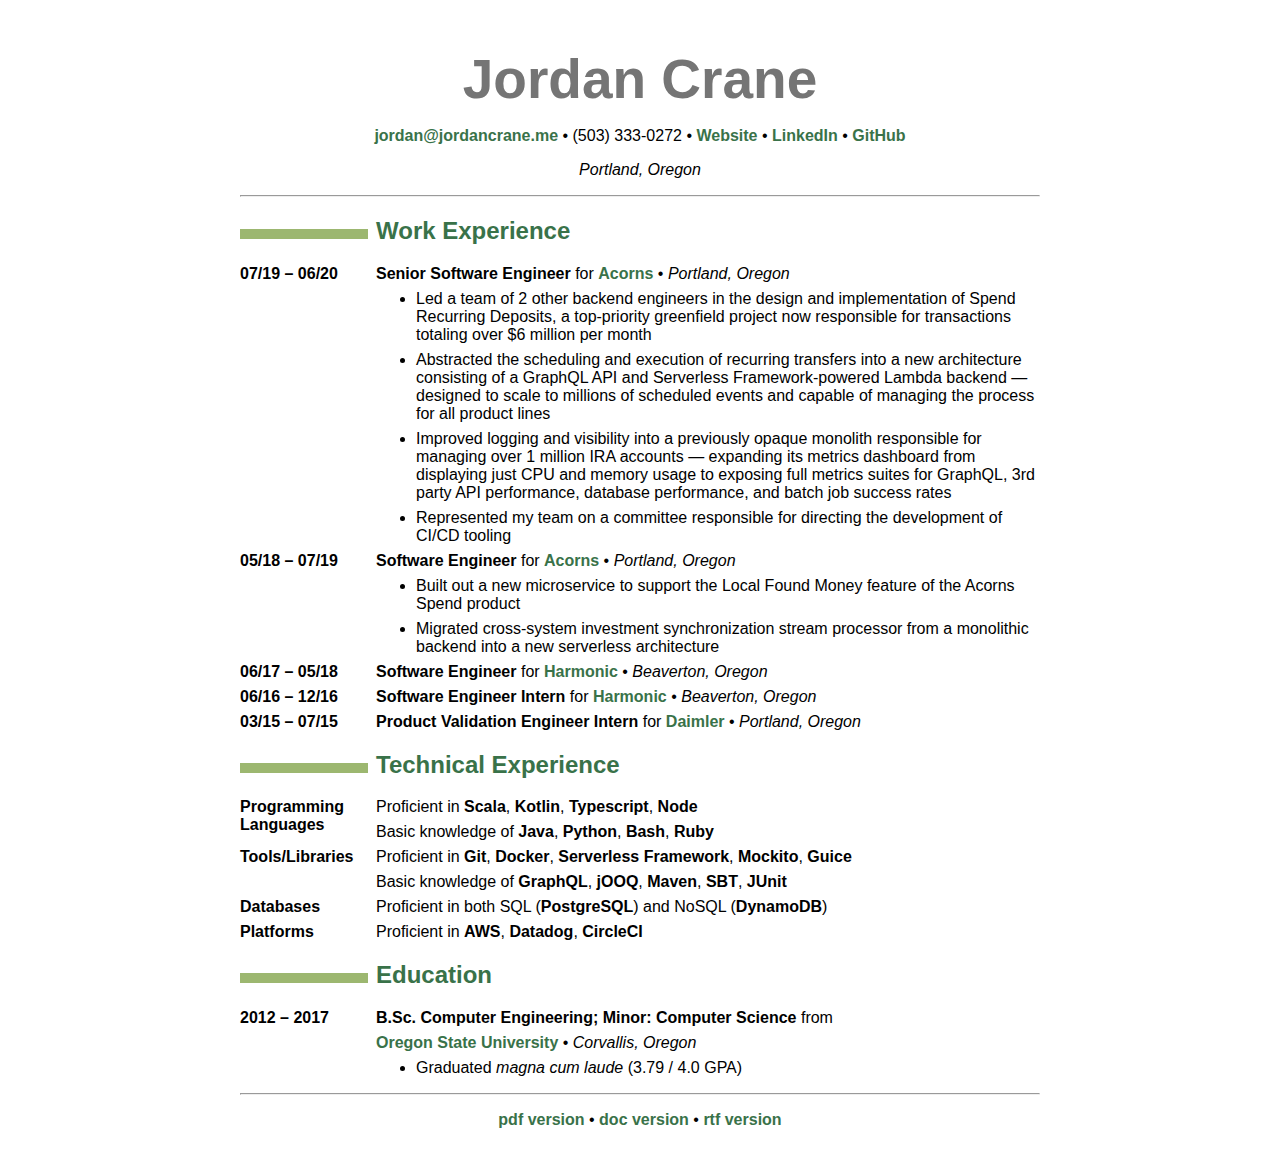
==== public/index.html @ 75beae0a "Add jOOQ to tools" ====
<!DOCTYPE html>
<html xmlns="http://www.w3.org/1999/xhtml" lang="" xml:lang="">
<head>
  <meta charset="utf-8" />
  <meta name="generator" content="pandoc" />
  <meta name="viewport" content="width=device-width, initial-scale=1.0, user-scalable=yes" />
  <title>resume</title>
  <style type="text/css">
      code{white-space: pre-wrap;}
      span.smallcaps{font-variant: small-caps;}
      span.underline{text-decoration: underline;}
      div.column{display: inline-block; vertical-align: top; width: 50%;}
  </style>
  <!--[if lt IE 9]>
    <script src="//cdnjs.cloudflare.com/ajax/libs/html5shiv/3.7.3/html5shiv-printshiv.min.js"></script>
  <![endif]-->
  <style type="text/css">
  /*
   * Copyright 2013 Christophe-Marie Duquesne <chmd@chmd.fr>
   *
   * CSS for making a resume with pandoc. Inspired by moderncv.
   *
   * This CSS document is delivered to you under the CC BY-SA 3.0 License.
   * https://creativecommons.org/licenses/by-sa/3.0/deed.en_US
   */
  
  /* Whole document */
  body {
      font-family: "Helvetica Neue", Helvetica, Arial, sans-serif;
      max-width: 800px;
      margin: auto;
      background: #FFFFFF;
      padding: 10px 10px 10px 10px;
  }
  
  /* Title of the resume */
  h1 {
      font-size: 55px;
      color: #757575;
      text-align:center;
      margin-bottom:15px;
  }
  /* h1:hover { */
  /*     background-color: #757575; */
  /*     color: #FFFFFF; */
  /*     text-shadow: 1px 1px 1px #333; */
  /* } */
  
  /* Titles of categories */
  h2 {
      /* This is called "sectioncolor" in the ConTeXt stylesheet. */
      color: #397249;
  }
  /* There is a bar just before each category */
  h2:before {
      content: "";
      display: inline-block;
      margin-right:1%;
      width: 16%;
      height: 10px;
      /* This is called "rulecolor" in the ConTeXt stylesheet. */
      background-color: #9CB770;
  }
  /* h2:hover { */
  /*     background-color: #397249; */
  /*     color: #FFFFFF; */
  /*     text-shadow: 1px 1px 1px #333; */
  /* } */
  
  /* Definitions */
  dt {
      float: left;
      clear: left;
      width: 17%;
      font-weight: bold;
  }
  dd {
      margin-left: 17%;
      margin-bottom:7px;
  }
  p {
      margin-top:0;
      margin-bottom:7px;
  }
  
  /* Blockquotes */
  blockquote {
      text-align: center
  }
  
  /* Links */
  a {
      text-decoration: none;
      color: #397249;
      font-weight: bold;
  }
  a:hover, a:active {
      text-decoration: underline;
  }
  
  /* Horizontal separators */
  hr {
      color: #A6A6A6;
  }
  
  table {
      width: 100%;
  }
  </style>
</head>
<body>
<h1 id="jordan-crane">Jordan Crane</h1>
<blockquote>
<p><a href="mailto:jordan@jordancrane.me">jordan@jordancrane.me</a> • (503) 333-0272 • <a href="https://www.jordancrane.me" target="_blank">Website</a> • <a href="https://www.linkedin.com/in/jordancrane/" target="_blank">LinkedIn</a> • <a href="https://github.com/jordancrane" target="_blank">GitHub</a></p>
</blockquote>
<blockquote>
<p><em>Portland, Oregon</em></p>
</blockquote>
<hr />
<h2 id="work-experience">Work Experience</h2>
<dl>
<dt>07/19 – 06/20</dt>
<dd><p><strong>Senior Software Engineer</strong> for <a href="https://www.acorns.com/" target="_blank">Acorns</a> • <em>Portland, Oregon</em></p>
<ul>
<li><p>Led a team of 2 other backend engineers in the design and implementation of Spend Recurring Deposits, a top-priority greenfield project now responsible for transactions totaling over $6 million per month</p></li>
<li><p>Abstracted the scheduling and execution of recurring transfers into a new architecture consisting of a GraphQL API and Serverless Framework-powered Lambda backend — designed to scale to millions of scheduled events and capable of managing the process for all product lines</p></li>
<li><p>Improved logging and visibility into a previously opaque monolith responsible for managing over 1 million IRA accounts — expanding its metrics dashboard from displaying just CPU and memory usage to exposing full metrics suites for GraphQL, 3rd party API performance, database performance, and batch job success rates</p></li>
<li><p>Represented my team on a committee responsible for directing the development of CI/CD tooling</p></li>
</ul>
</dd>
<dt>05/18 – 07/19</dt>
<dd><p><strong>Software Engineer</strong> for <a href="https://www.acorns.com/" target="_blank">Acorns</a> • <em>Portland, Oregon</em></p>
<ul>
<li><p>Built out a new microservice to support the Local Found Money feature of the Acorns Spend product</p></li>
<li><p>Migrated cross-system investment synchronization stream processor from a monolithic backend into a new serverless architecture</p></li>
</ul>
</dd>
<dt>06/17 – 05/18</dt>
<dd><strong>Software Engineer</strong> for <a href="https://www.harmonicinc.com/" target="_blank">Harmonic</a> • <em>Beaverton, Oregon</em>
</dd>
<dt>06/16 – 12/16</dt>
<dd><strong>Software Engineer Intern</strong> for <a href="https://www.harmonicinc.com/" target="_blank">Harmonic</a> • <em>Beaverton, Oregon</em>
</dd>
<dt>03/15 – 07/15</dt>
<dd><strong>Product Validation Engineer Intern</strong> for <a href="https://daimler-trucksnorthamerica.com" target="_blank">Daimler</a> • <em>Portland, Oregon</em>
</dd>
</dl>
<h2 id="technical-experience">Technical Experience</h2>
<dl>
<dt>Programming Languages</dt>
<dd>Proficient in <strong>Scala</strong>, <strong>Kotlin</strong>, <strong>Typescript</strong>, <strong>Node</strong>
</dd>
<dd><p>Basic knowledge of <strong>Java</strong>, <strong>Python</strong>, <strong>Bash</strong>, <strong>Ruby</strong></p>
</dd>
<dt>Tools/Libraries</dt>
<dd>Proficient in <strong>Git</strong>, <strong>Docker</strong>, <strong>Serverless Framework</strong>, <strong>Mockito</strong>, <strong>Guice</strong>
</dd>
<dd><p>Basic knowledge of <strong>GraphQL</strong>, <strong>jOOQ</strong>, <strong>Maven</strong>, <strong>SBT</strong>, <strong>JUnit</strong></p>
</dd>
<dt>Databases</dt>
<dd>Proficient in both SQL (<strong>PostgreSQL</strong>) and NoSQL (<strong>DynamoDB</strong>)
</dd>
<dt>Platforms</dt>
<dd>Proficient in <strong>AWS</strong>, <strong>Datadog</strong>, <strong>CircleCI</strong>
</dd>
</dl>
<h2 id="education">Education</h2>
<dl>
<dt>2012 – 2017</dt>
<dd><strong>B.Sc. Computer Engineering; Minor: Computer Science</strong> from
</dd>
<dd><p><a href="https://oregonstate.edu" target="_blank">Oregon State University</a> • <em>Corvallis, Oregon</em></p>
<ul>
<li>Graduated <em>magna cum laude</em> (3.79 / 4.0 GPA)</li>
</ul>
</dd>
</dl>
<hr />
<blockquote>
<p><a href="https://resume.jordancrane.me/resume.pdf" target="_blank">pdf version</a> • <a href="https://resume.jordancrane.me/resume.docx" target="_blank">doc version</a> • <a href="https://resume.jordancrane.me/resume.rtf" target="_blank">rtf version</a></p>
</blockquote>
</body>
</html>
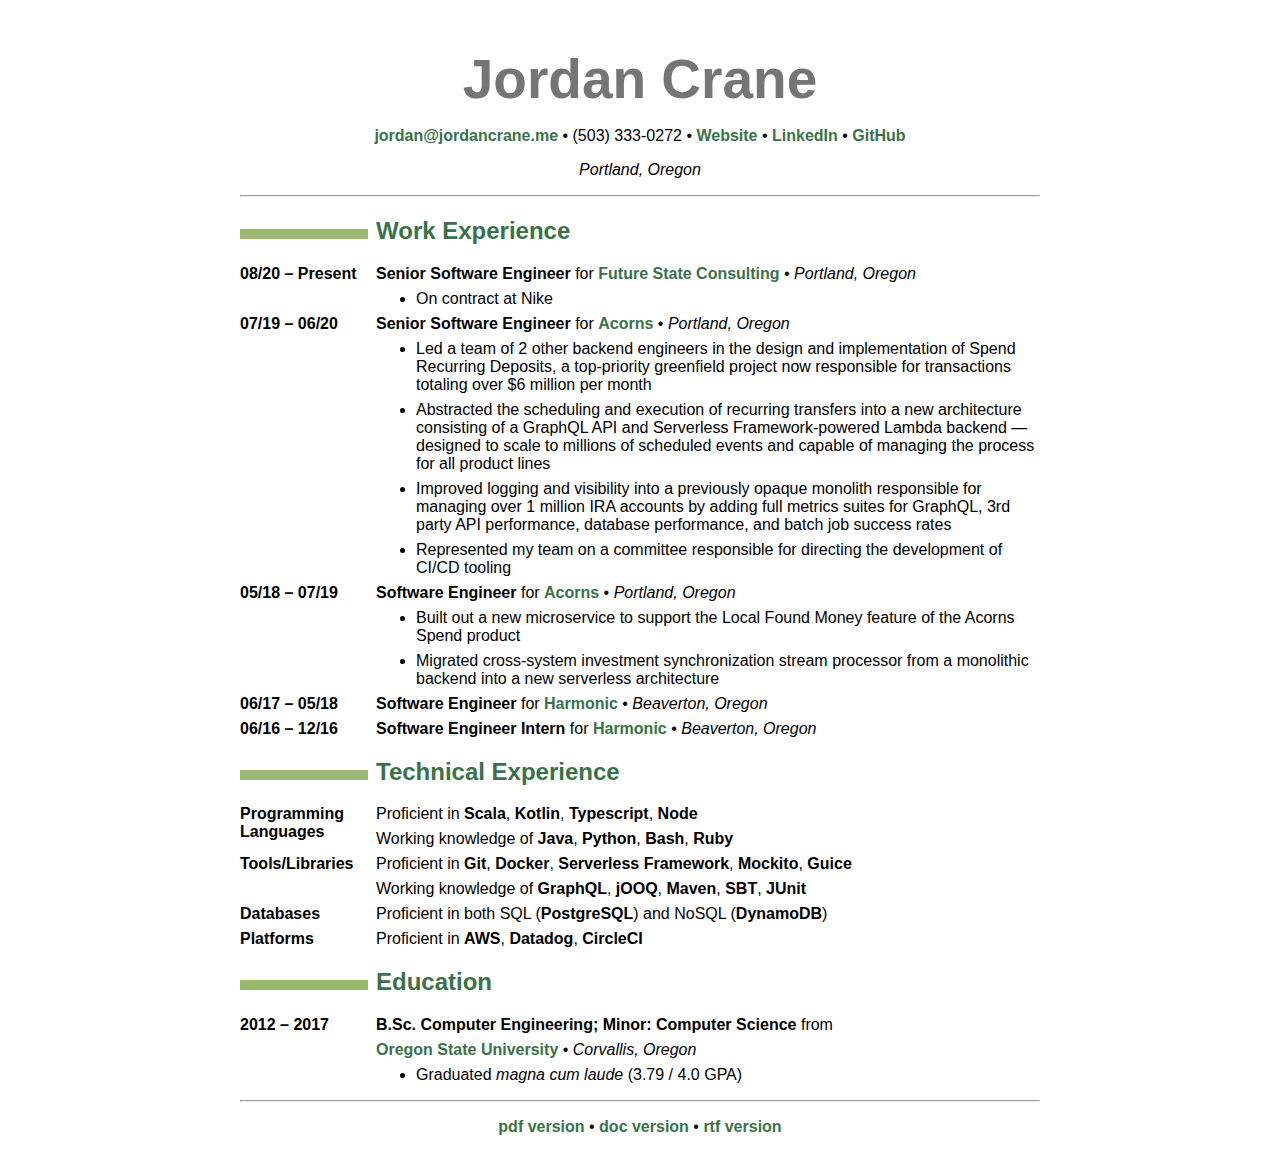
==== commit 475bb2b3: "Add Nike, formatting" ====
--- a/public/index.html
+++ b/public/index.html
@@ -4,7 +4,7 @@
   <meta charset="utf-8" />
   <meta name="generator" content="pandoc" />
   <meta name="viewport" content="width=device-width, initial-scale=1.0, user-scalable=yes" />
-  <title>resume</title>
+  <title>Resume · Jordan Crane</title>
   <style type="text/css">
       code{white-space: pre-wrap;}
       span.smallcaps{font-variant: small-caps;}
@@ -14,6 +14,7 @@
   <!--[if lt IE 9]>
     <script src="//cdnjs.cloudflare.com/ajax/libs/html5shiv/3.7.3/html5shiv-printshiv.min.js"></script>
   <![endif]-->
+  <link rel="shortcut icon" type="image/x-icon" href="favicon.ico">
   <style type="text/css">
   /*
    * Copyright 2013 Christophe-Marie Duquesne <chmd@chmd.fr>
@@ -119,12 +120,18 @@
 <hr />
 <h2 id="work-experience">Work Experience</h2>
 <dl>
+<dt>08/20 – Present</dt>
+<dd><p><strong>Senior Software Engineer</strong> for <a href="https://futurepdx.com/" target="_blank">Future State Consulting</a> • <em>Portland, Oregon</em></p>
+<ul>
+<li>On contract at Nike</li>
+</ul>
+</dd>
 <dt>07/19 – 06/20</dt>
 <dd><p><strong>Senior Software Engineer</strong> for <a href="https://www.acorns.com/" target="_blank">Acorns</a> • <em>Portland, Oregon</em></p>
 <ul>
 <li><p>Led a team of 2 other backend engineers in the design and implementation of Spend Recurring Deposits, a top-priority greenfield project now responsible for transactions totaling over $6 million per month</p></li>
 <li><p>Abstracted the scheduling and execution of recurring transfers into a new architecture consisting of a GraphQL API and Serverless Framework-powered Lambda backend — designed to scale to millions of scheduled events and capable of managing the process for all product lines</p></li>
-<li><p>Improved logging and visibility into a previously opaque monolith responsible for managing over 1 million IRA accounts — expanding its metrics dashboard from displaying just CPU and memory usage to exposing full metrics suites for GraphQL, 3rd party API performance, database performance, and batch job success rates</p></li>
+<li><p>Improved logging and visibility into a previously opaque monolith responsible for managing over 1 million IRA accounts by adding full metrics suites for GraphQL, 3rd party API performance, database performance, and batch job success rates</p></li>
 <li><p>Represented my team on a committee responsible for directing the development of CI/CD tooling</p></li>
 </ul>
 </dd>
@@ -141,21 +148,18 @@
 <dt>06/16 – 12/16</dt>
 <dd><strong>Software Engineer Intern</strong> for <a href="https://www.harmonicinc.com/" target="_blank">Harmonic</a> • <em>Beaverton, Oregon</em>
 </dd>
-<dt>03/15 – 07/15</dt>
-<dd><strong>Product Validation Engineer Intern</strong> for <a href="https://daimler-trucksnorthamerica.com" target="_blank">Daimler</a> • <em>Portland, Oregon</em>
-</dd>
 </dl>
 <h2 id="technical-experience">Technical Experience</h2>
 <dl>
 <dt>Programming Languages</dt>
 <dd>Proficient in <strong>Scala</strong>, <strong>Kotlin</strong>, <strong>Typescript</strong>, <strong>Node</strong>
 </dd>
-<dd><p>Basic knowledge of <strong>Java</strong>, <strong>Python</strong>, <strong>Bash</strong>, <strong>Ruby</strong></p>
+<dd><p>Working knowledge of <strong>Java</strong>, <strong>Python</strong>, <strong>Bash</strong>, <strong>Ruby</strong></p>
 </dd>
 <dt>Tools/Libraries</dt>
 <dd>Proficient in <strong>Git</strong>, <strong>Docker</strong>, <strong>Serverless Framework</strong>, <strong>Mockito</strong>, <strong>Guice</strong>
 </dd>
-<dd><p>Basic knowledge of <strong>GraphQL</strong>, <strong>jOOQ</strong>, <strong>Maven</strong>, <strong>SBT</strong>, <strong>JUnit</strong></p>
+<dd><p>Working knowledge of <strong>GraphQL</strong>, <strong>jOOQ</strong>, <strong>Maven</strong>, <strong>SBT</strong>, <strong>JUnit</strong></p>
 </dd>
 <dt>Databases</dt>
 <dd>Proficient in both SQL (<strong>PostgreSQL</strong>) and NoSQL (<strong>DynamoDB</strong>)
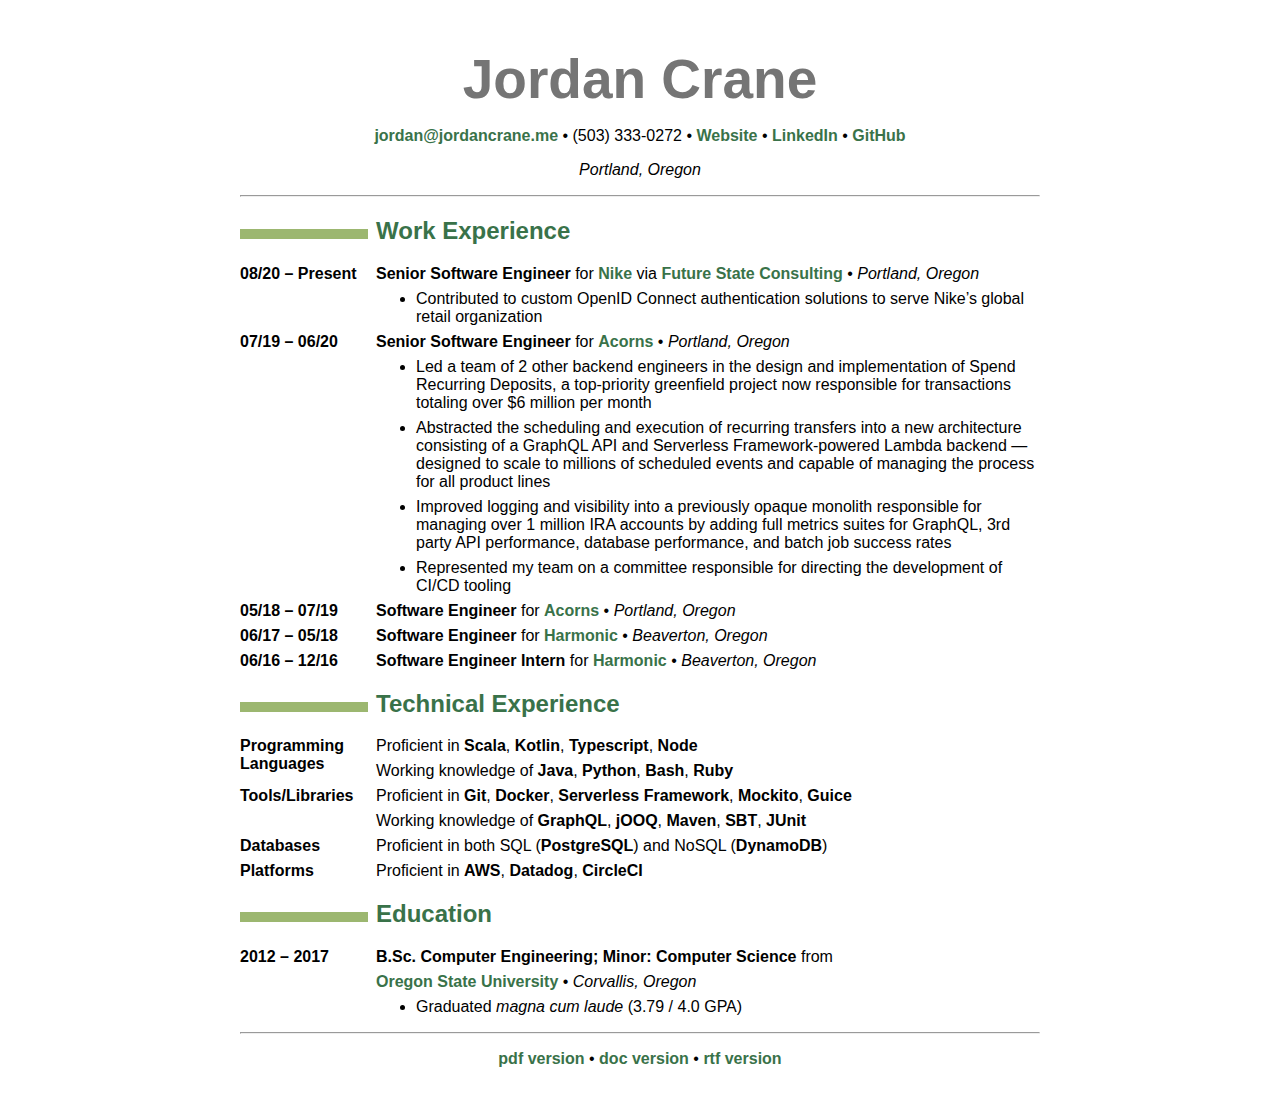
==== commit dabcd266: "Give Nike a better description" ====
--- a/public/index.html
+++ b/public/index.html
@@ -121,9 +121,9 @@
 <h2 id="work-experience">Work Experience</h2>
 <dl>
 <dt>08/20 – Present</dt>
-<dd><p><strong>Senior Software Engineer</strong> for <a href="https://futurepdx.com/" target="_blank">Future State Consulting</a> • <em>Portland, Oregon</em></p>
+<dd><p><strong>Senior Software Engineer</strong> for <a href="https://www.nike.com/" target="_blank">Nike</a> via <a href="https://futurepdx.com/" target="_blank">Future State Consulting</a> • <em>Portland, Oregon</em></p>
 <ul>
-<li>On contract at Nike</li>
+<li>Contributed to custom OpenID Connect authentication solutions to serve Nike’s global retail organization</li>
 </ul>
 </dd>
 <dt>07/19 – 06/20</dt>
@@ -136,11 +136,7 @@
 </ul>
 </dd>
 <dt>05/18 – 07/19</dt>
-<dd><p><strong>Software Engineer</strong> for <a href="https://www.acorns.com/" target="_blank">Acorns</a> • <em>Portland, Oregon</em></p>
-<ul>
-<li><p>Built out a new microservice to support the Local Found Money feature of the Acorns Spend product</p></li>
-<li><p>Migrated cross-system investment synchronization stream processor from a monolithic backend into a new serverless architecture</p></li>
-</ul>
+<dd><strong>Software Engineer</strong> for <a href="https://www.acorns.com/" target="_blank">Acorns</a> • <em>Portland, Oregon</em>
 </dd>
 <dt>06/17 – 05/18</dt>
 <dd><strong>Software Engineer</strong> for <a href="https://www.harmonicinc.com/" target="_blank">Harmonic</a> • <em>Beaverton, Oregon</em>
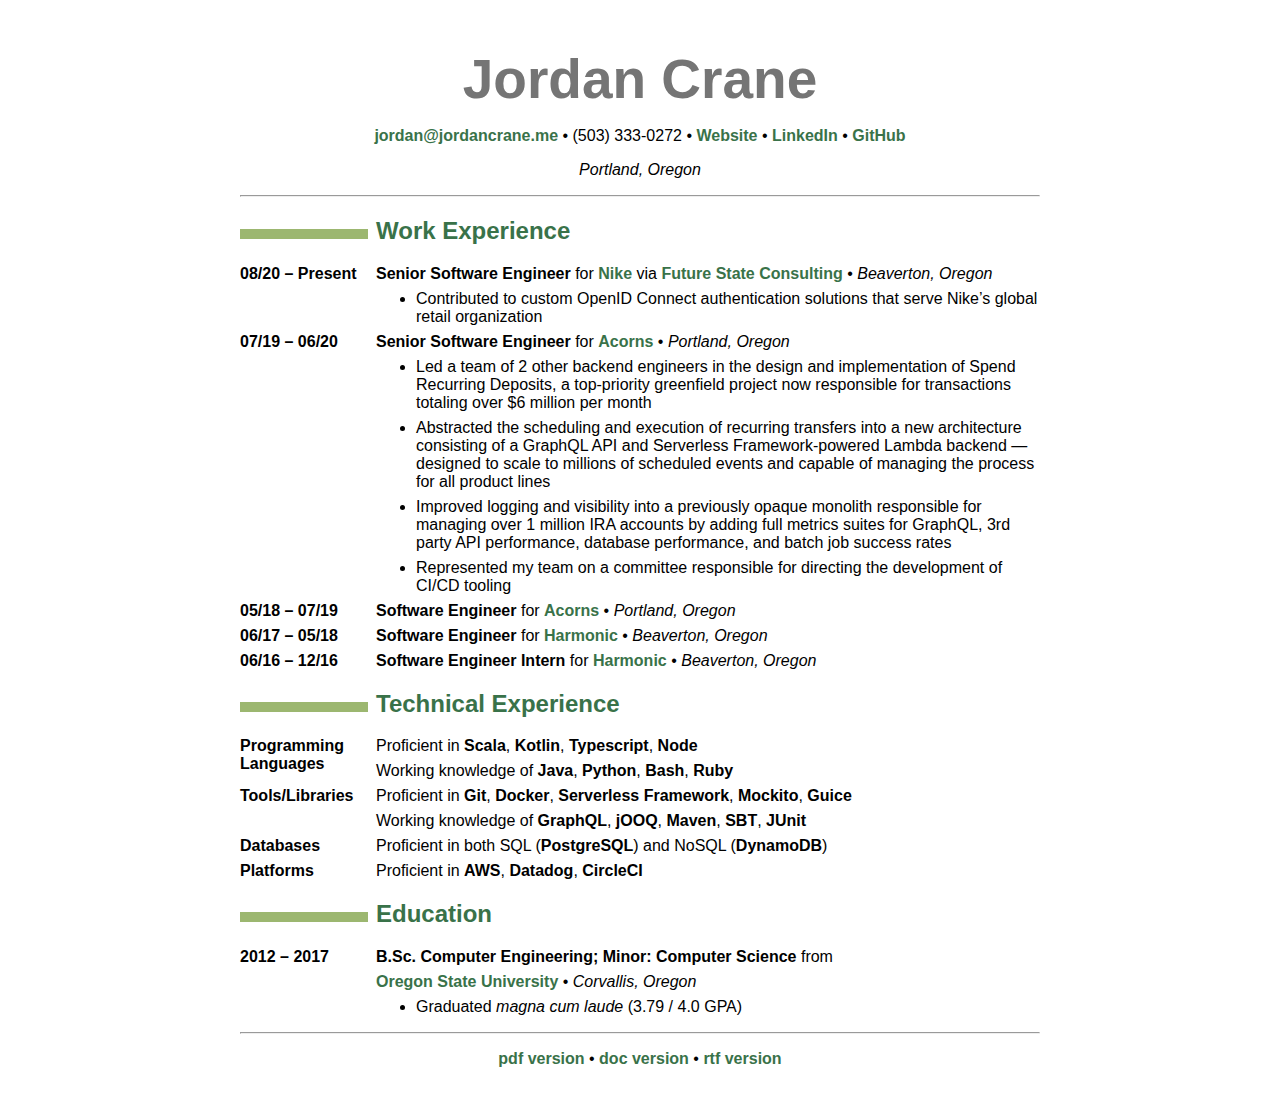
==== commit 5ca41728: "Change wording and location" ====
--- a/public/index.html
+++ b/public/index.html
@@ -121,9 +121,9 @@
 <h2 id="work-experience">Work Experience</h2>
 <dl>
 <dt>08/20 – Present</dt>
-<dd><p><strong>Senior Software Engineer</strong> for <a href="https://www.nike.com/" target="_blank">Nike</a> via <a href="https://futurepdx.com/" target="_blank">Future State Consulting</a> • <em>Portland, Oregon</em></p>
+<dd><p><strong>Senior Software Engineer</strong> for <a href="https://www.nike.com/" target="_blank">Nike</a> via <a href="https://futurepdx.com/" target="_blank">Future State Consulting</a> • <em>Beaverton, Oregon</em></p>
 <ul>
-<li>Contributed to custom OpenID Connect authentication solutions to serve Nike’s global retail organization</li>
+<li>Contributed to custom OpenID Connect authentication solutions that serve Nike’s global retail organization</li>
 </ul>
 </dd>
 <dt>07/19 – 06/20</dt>
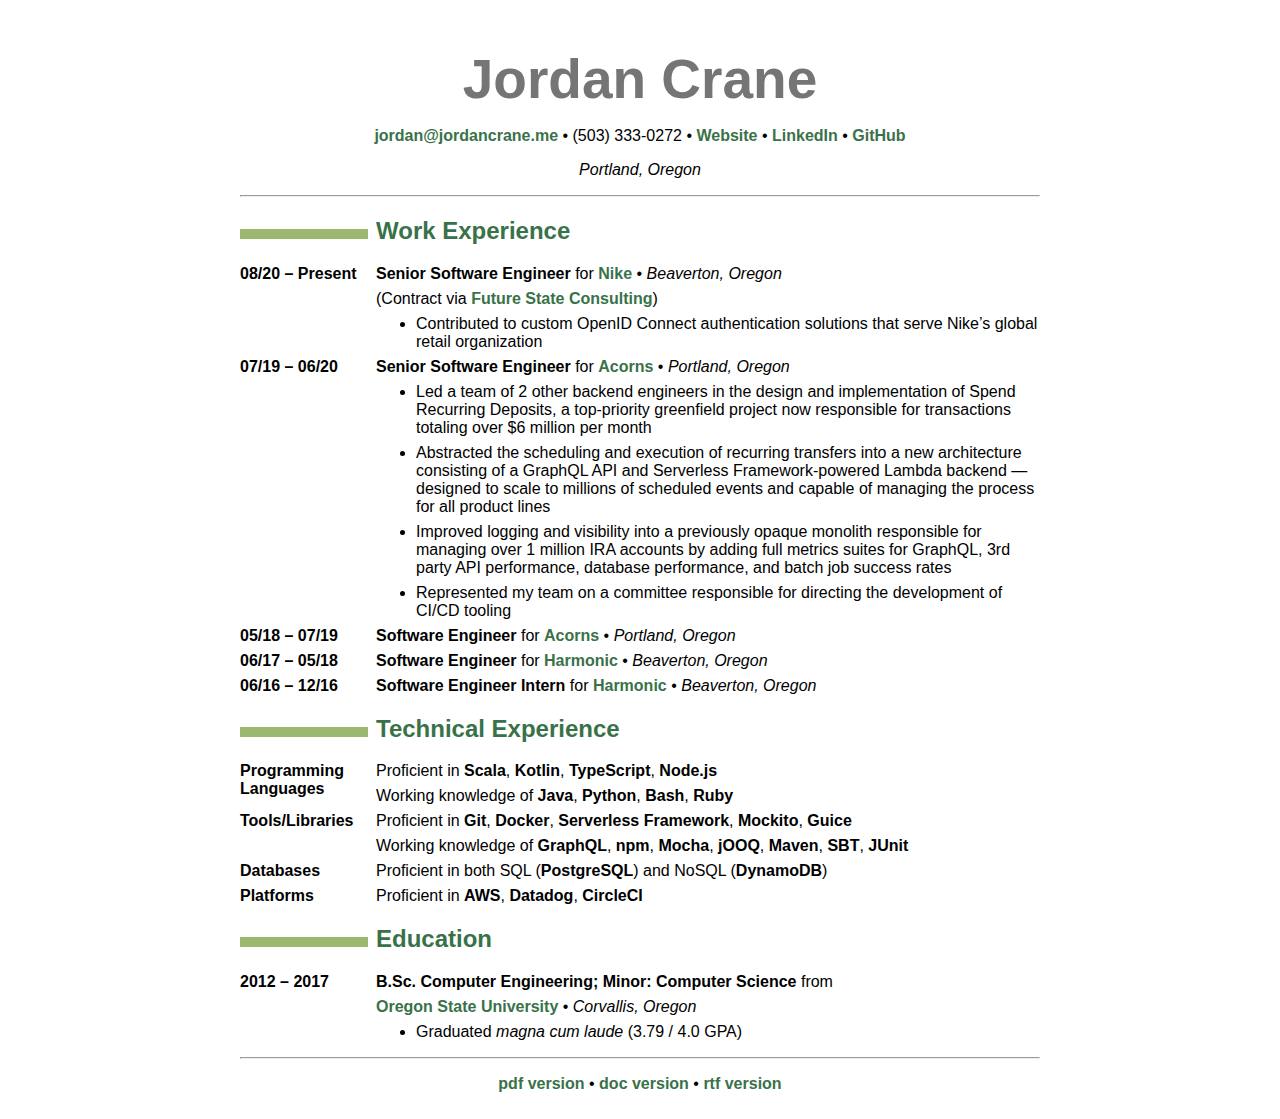
==== commit dd39a3b3: "Change contract format, add skills" ====
--- a/public/index.html
+++ b/public/index.html
@@ -121,7 +121,9 @@
 <h2 id="work-experience">Work Experience</h2>
 <dl>
 <dt>08/20 – Present</dt>
-<dd><p><strong>Senior Software Engineer</strong> for <a href="https://www.nike.com/" target="_blank">Nike</a> via <a href="https://futurepdx.com/" target="_blank">Future State Consulting</a> • <em>Beaverton, Oregon</em></p>
+<dd><strong>Senior Software Engineer</strong> for <a href="https://www.nike.com/" target="_blank">Nike</a> • <em>Beaverton, Oregon</em>
+</dd>
+<dd><p>(Contract via <a href="https://futurepdx.com/" target="_blank">Future State Consulting</a>)</p>
 <ul>
 <li>Contributed to custom OpenID Connect authentication solutions that serve Nike’s global retail organization</li>
 </ul>
@@ -148,14 +150,14 @@
 <h2 id="technical-experience">Technical Experience</h2>
 <dl>
 <dt>Programming Languages</dt>
-<dd>Proficient in <strong>Scala</strong>, <strong>Kotlin</strong>, <strong>Typescript</strong>, <strong>Node</strong>
+<dd>Proficient in <strong>Scala</strong>, <strong>Kotlin</strong>, <strong>TypeScript</strong>, <strong>Node.js</strong>
 </dd>
 <dd><p>Working knowledge of <strong>Java</strong>, <strong>Python</strong>, <strong>Bash</strong>, <strong>Ruby</strong></p>
 </dd>
 <dt>Tools/Libraries</dt>
 <dd>Proficient in <strong>Git</strong>, <strong>Docker</strong>, <strong>Serverless Framework</strong>, <strong>Mockito</strong>, <strong>Guice</strong>
 </dd>
-<dd><p>Working knowledge of <strong>GraphQL</strong>, <strong>jOOQ</strong>, <strong>Maven</strong>, <strong>SBT</strong>, <strong>JUnit</strong></p>
+<dd><p>Working knowledge of <strong>GraphQL</strong>, <strong>npm</strong>, <strong>Mocha</strong>, <strong>jOOQ</strong>, <strong>Maven</strong>, <strong>SBT</strong>, <strong>JUnit</strong></p>
 </dd>
 <dt>Databases</dt>
 <dd>Proficient in both SQL (<strong>PostgreSQL</strong>) and NoSQL (<strong>DynamoDB</strong>)
